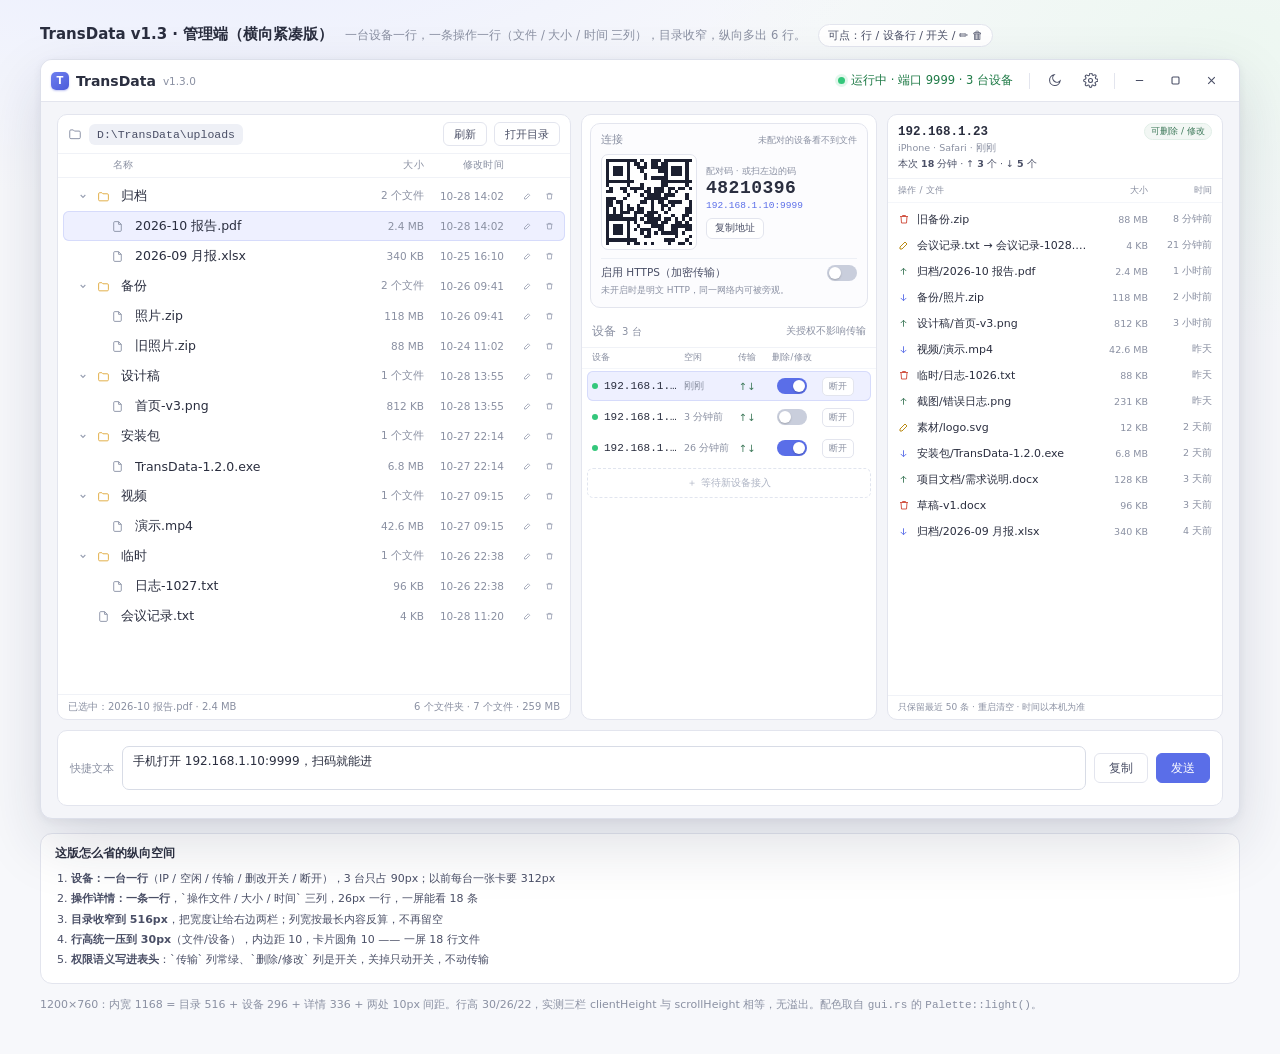
==== mockups/desktop-v1.3.html @ 137f2a3d "chore: v1.3.0 基线 —— 版本号、v1.3 计划与样图" ====
<!DOCTYPE html>
<html lang="zh-CN">
<head>
<meta charset="utf-8">
<title>TransData v1.3 管理端样图（横向紧凑版）</title>
<style>
  :root{
    --bg:#F4F5F9; --surface:#FFFFFF; --card-border:#E3E5EE;
    --fg:#2A2E3F; --muted:#8A90A2; --accent:#5A6EE8;
    --green:#1E7A46; --green-dot:#34C77B;
    --soft-bg:#EEF0F6; --soft-fg:#4A4F66;
    --input-border:#D8DCE6; --hover:#E9EBF2; --danger:#E5332E;
    --sel:#EEF0FF;
    --shadow:0 24px 60px rgba(30,36,64,.15), 0 2px 8px rgba(30,36,64,.06);
  }
  *{box-sizing:border-box}
  html,body{margin:0;padding:0}
  body{
    background:
      radial-gradient(1200px 560px at 14% -14%, #E8ECFF 0%, transparent 62%),
      radial-gradient(900px 520px at 96% 4%, #EDF7F1 0%, transparent 58%),
      #F7F8FB;
    font-family:"Segoe UI","Microsoft YaHei",system-ui,-apple-system,sans-serif;
    color:var(--fg);-webkit-font-smoothing:antialiased;padding:24px 22px 40px;
  }
  .page-head{max-width:1200px;margin:0 auto 12px;display:flex;align-items:baseline;gap:12px;flex-wrap:wrap}
  .page-head h1{font-size:15px;margin:0;font-weight:650}
  .page-head p{margin:0;font-size:11.5px;color:var(--muted)}
  .pill-tip{font-size:11px;padding:3px 9px;border-radius:999px;background:#fff;border:1px solid var(--card-border);color:var(--soft-fg)}
  .stage{max-width:1200px;margin:0 auto}
  svg{display:block}

  /* ---------- 窗口 ---------- */
  .win{
    width:1200px;height:760px;background:var(--bg);border-radius:12px;overflow:hidden;
    box-shadow:var(--shadow);border:1px solid #DDE0EA;display:flex;flex-direction:column;position:relative;
  }
  .titlebar{
    height:42px;flex:0 0 42px;background:var(--surface);border-bottom:1px solid var(--card-border);
    display:flex;align-items:center;padding:0 10px;gap:10px;user-select:none;
  }
  .tb-left{display:flex;align-items:center;gap:7px}
  .app-icon{
    width:18px;height:18px;border-radius:5px;background:linear-gradient(140deg,#6D7FF0,#4C5BD9);
    display:flex;align-items:center;justify-content:center;color:#fff;font-size:10px;font-weight:700;
    box-shadow:0 1px 2px rgba(76,91,217,.35);
  }
  .app-name{font-size:14px;font-weight:600}
  .ver{font-size:10.5px;color:var(--muted)}
  .tb-spacer{flex:1}
  .tb-status{display:flex;align-items:center;gap:6px;font-size:11.5px;color:var(--green);white-space:nowrap}
  .tb-status .dot{width:7px;height:7px;border-radius:50%;background:var(--green-dot);box-shadow:0 0 0 3px rgba(52,199,123,.14)}
  .tb-btns{display:flex;align-items:center}
  .tbtn{width:36px;height:40px;display:flex;align-items:center;justify-content:center;border:0;background:transparent;color:var(--soft-fg);cursor:default}
  .tbtn:hover{background:var(--hover)}
  .tbtn.close:hover{background:var(--danger);color:#fff}
  .tb-btns .sep{width:1px;height:16px;background:var(--card-border);margin:0 6px}

  .body{flex:1;min-height:0;padding:12px 16px;display:flex;flex-direction:column}
  .main{flex:1;min-height:0;display:flex;gap:10px}
  .card{background:var(--surface);border:1px solid var(--card-border);border-radius:10px}
  .label{font-size:11.5px;color:var(--muted)}
  .grow{flex:1}
  .btn{
    border:1px solid var(--card-border);background:#fff;color:var(--soft-fg);font:inherit;
    font-size:11px;height:24px;padding:0 10px;border-radius:6px;cursor:pointer;white-space:nowrap;
  }
  .btn:hover{background:var(--hover)}
  .btn.primary{background:var(--accent);border-color:var(--accent);color:#fff}

  /* ---------- 左：目录 ---------- */
  .files{flex:1;min-width:0;display:flex;flex-direction:column;overflow:hidden}
  .toolbar{display:flex;align-items:center;gap:7px;padding:7px 10px;border-bottom:1px solid #F0F2F7;flex:0 0 auto}
  .toolbar .path{
    font-family:Consolas,"Cascadia Mono",monospace;font-size:11.5px;color:var(--soft-fg);
    background:var(--soft-bg);border-radius:6px;padding:4px 8px;max-width:290px;
    overflow:hidden;text-overflow:ellipsis;white-space:nowrap;
  }
  .toolbar .folder{color:#8B92A6}
  .cols{display:flex;align-items:center;gap:8px;padding:5px 10px;border-bottom:1px solid #F0F2F7;flex:0 0 auto}
  .cols span{font-size:9.5px;color:var(--muted);letter-spacing:.3px}
  .flist{flex:1;min-height:0;overflow:auto;padding:3px 5px 5px}
  .frow{display:flex;align-items:center;gap:8px;height:30px;padding:0 5px;border-radius:6px;cursor:default}
  .frow:hover{background:#F7F8FD}
  .frow.sel{background:var(--sel);box-shadow:inset 0 0 0 1px #D6DBFB}
  .frow .indent{flex:0 0 auto}
  .frow .tw{width:13px;flex:0 0 13px;color:#9AA1B4;display:flex;align-items:center;justify-content:center}
  .frow .ic{width:16px;flex:0 0 16px;color:#8B92A6}
  .frow.dir .ic{color:#E0A93B}
  .frow .nm{flex:1;min-width:0;font-size:12.5px;white-space:nowrap;overflow:hidden;text-overflow:ellipsis}
  .frow .sz{width:58px;flex:0 0 58px;text-align:right;font-size:10.5px;color:var(--muted);font-variant-numeric:tabular-nums}
  .frow .tm{width:72px;flex:0 0 72px;text-align:right;font-size:10.5px;color:var(--muted);font-variant-numeric:tabular-nums}
  .frow .ops{width:48px;flex:0 0 48px;display:flex;justify-content:flex-end;gap:1px}
  .ib{width:21px;height:21px;border:0;background:transparent;border-radius:5px;display:flex;align-items:center;justify-content:center;color:#8B92A6;cursor:pointer}
  .ib:hover{background:var(--hover);color:var(--accent)}
  .ib.del:hover{background:#FEF3F2;color:var(--danger)}
  .nm-input{
    flex:1;min-width:0;font:inherit;font-size:12.5px;color:var(--fg);
    border:1px solid var(--accent);border-radius:5px;padding:1px 5px;outline:none;
    box-shadow:0 0 0 3px rgba(90,110,232,.14);background:#fff;
  }
  .statusbar{
    flex:0 0 auto;display:flex;align-items:center;gap:10px;padding:5px 10px;
    border-top:1px solid #F0F2F7;font-size:10px;color:var(--muted);
  }
  .empty{font-size:12px;color:var(--muted);text-align:center;padding:36px 0}

  /* ---------- 中：设备 ---------- */
  .devices{flex:0 0 296px;width:296px;display:flex;flex-direction:column;overflow:hidden}
  .pane-h{display:flex;align-items:center;gap:6px;padding:8px 10px;flex:0 0 auto;border-bottom:1px solid #F0F2F7}
  .pane-h .cnt{font-size:10px;color:var(--muted)}
  .pane-h .hint{font-size:9.5px;color:var(--muted)}
  .dhead{
    display:flex;align-items:center;gap:6px;padding:4px 10px;flex:0 0 auto;
    font-size:8.5px;color:var(--muted);letter-spacing:.2px;border-bottom:1px solid #F4F6FA;
  }
  .dlist{flex:1;min-height:0;overflow:auto;padding:2px 5px;display:flex;flex-direction:column;gap:1px}
  .drow{
    display:flex;align-items:center;gap:6px;height:30px;padding:0 5px;border-radius:6px;cursor:pointer;
  }
  .drow:hover{background:#F7F8FD}
  .drow.sel{background:var(--sel);box-shadow:inset 0 0 0 1px #D6DBFB}
  .drow .dot{width:6px;height:6px;flex:0 0 6px;border-radius:50%;background:var(--green-dot)}
  .drow .ip{width:74px;flex:0 0 74px;font-family:Consolas,"Cascadia Mono",monospace;font-size:11px;overflow:hidden;text-overflow:ellipsis;white-space:nowrap}
  .drow .idle{width:42px;flex:0 0 42px;font-size:9.5px;color:var(--muted);white-space:nowrap}
  .drow .io{width:30px;flex:0 0 30px;font-size:10px;color:#3F7A5B;text-align:center;white-space:nowrap}
  .drow .perm{width:48px;flex:0 0 48px;display:flex;justify-content:center}
  .drow .kick{
    width:32px;flex:0 0 32px;height:19px;border-radius:5px;border:1px solid var(--card-border);
    background:#fff;color:var(--muted);font:inherit;font-size:9px;cursor:pointer;
  }
  .drow .kick:hover{color:var(--danger);border-color:#F3C9C7;background:#FEF6F5}
  .ghost{
    display:flex;align-items:center;justify-content:center;height:30px;margin:4px 0 0;
    border:1px dashed #E1E5EF;border-radius:6px;font-size:10px;color:#AEB4C4;
  }
  .conn{flex:0 0 auto;margin:8px;padding:9px 10px 10px;border:1px solid var(--card-border);border-radius:10px;background:#FCFCFE}
  .conn-h{display:flex;align-items:center;gap:6px;margin-bottom:7px}
  .conn-h .hint{font-size:9px;color:var(--muted)}
  .conn-row{display:flex;align-items:center;gap:9px}
  .conn .qr{background:#fff;border:1px solid var(--card-border);border-radius:7px;padding:4px;flex:0 0 auto}
  .conn .qr svg{width:86px;height:86px}
  .conn-info{min-width:0;flex:1}
  .conn-info .k{font-size:9px;color:var(--muted)}
  .conn-info .v{font-size:18px;font-weight:600;font-family:Consolas,"Cascadia Mono",monospace;letter-spacing:.5px;line-height:1.2}
  .conn-info .u{font-family:Consolas,monospace;font-size:9.5px;color:var(--accent);margin:1px 0 5px;overflow:hidden;text-overflow:ellipsis;white-space:nowrap}
  .conn-div{height:1px;background:#EDF0F6;margin:8px 0 6px}
  .https-row{display:flex;align-items:center;gap:8px}
  .https-row .t{font-size:10.5px;color:var(--soft-fg);flex:1;white-space:nowrap}
  .hint2{font-size:9px;color:var(--muted);margin-top:3px;line-height:1.45}
  .fp{font-size:9px;color:var(--soft-fg);margin-top:2px}
  .fp span{font-family:Consolas,monospace;color:var(--muted)}

  .switch{position:relative;width:30px;height:16px;flex:0 0 auto;cursor:pointer}
  .switch input{position:absolute;opacity:0;width:100%;height:100%;margin:0;cursor:pointer}
  .switch .track{position:absolute;inset:0;border-radius:999px;background:#C9CEDC;transition:background .16s}
  .switch .knob{position:absolute;top:2px;left:2px;width:12px;height:12px;border-radius:50%;background:#fff;transition:left .16s;box-shadow:0 1px 2px rgba(0,0,0,.2)}
  .switch input:checked + .track{background:var(--accent)}
  .switch input:checked + .track + .knob{left:16px}

  /* ---------- 右：设备详情 ---------- */
  .detail{flex:0 0 336px;width:336px;display:flex;flex-direction:column;overflow:hidden}
  .d-top{padding:8px 10px 7px;border-bottom:1px solid #F0F2F7;flex:0 0 auto}
  .d-top .l1{display:flex;align-items:center;gap:7px}
  .d-top .ip{font-family:Consolas,"Cascadia Mono",monospace;font-size:12.5px;font-weight:600}
  .d-flag{font-size:9px;padding:1px 6px;border-radius:999px;background:#F2F7F4;color:#3F7A5B;border:1px solid #E1EEE7;white-space:nowrap}
  .d-flag.off{background:#FFFAEB;color:#B54708;border-color:#FDE7C3}
  .d-top .l2{font-size:9.5px;color:var(--muted);margin-top:2px;white-space:nowrap;overflow:hidden;text-overflow:ellipsis}
  .d-top .l3{font-size:9.5px;color:var(--soft-fg);margin-top:3px;font-variant-numeric:tabular-nums}
  .d-top .l3 b{font-weight:600}
  .ohead{
    display:flex;align-items:center;gap:6px;padding:5px 10px;flex:0 0 auto;
    border-bottom:1px solid #F4F6FA;font-size:9px;color:var(--muted);letter-spacing:.2px;
  }
  .ohead .c1{flex:1}
  .ohead .c2{width:52px;text-align:right}
  .ohead .c3{width:58px;text-align:right}
  .olist{flex:1;min-height:0;overflow:auto;padding:3px 5px}
  .op{display:flex;align-items:center;gap:6px;height:26px;padding:0 5px;border-radius:5px}
  .op:hover{background:#F8F9FD}
  .op .k{width:13px;flex:0 0 13px}
  .op .k.up{color:#3F7A5B}
  .op .k.dn{color:#5A6EE8}
  .op .k.del{color:#D0503F}
  .op .k.ren{color:#B8860B}
  .op .n{flex:1;min-width:0;font-size:11px;white-space:nowrap;overflow:hidden;text-overflow:ellipsis}
  .op .s{width:52px;flex:0 0 52px;text-align:right;font-size:9.5px;color:var(--muted);font-variant-numeric:tabular-nums}
  .op .t{width:58px;flex:0 0 58px;text-align:right;font-size:9.5px;color:var(--muted);font-variant-numeric:tabular-nums}
  .d-empty{font-size:11px;color:var(--muted);padding:24px 0;text-align:center}
  .d-foot{flex:0 0 auto;border-top:1px solid #F0F2F7;padding:5px 10px;font-size:9px;color:var(--muted)}

  /* ---------- 便签条 ---------- */
  .notebar{flex:0 0 auto;height:76px;margin-top:10px;display:flex;align-items:center;gap:8px;padding:0 12px}
  .notebar .k{font-size:11px;color:var(--muted);white-space:nowrap}
  .notebar textarea{
    flex:1;height:44px;resize:none;border:1px solid var(--input-border);border-radius:7px;padding:6px 10px;
    font:inherit;font-size:12px;line-height:1.45;color:var(--fg);outline:none;background:#fff;
  }
  .notebar textarea:focus{border-color:var(--accent);box-shadow:0 0 0 3px rgba(90,110,232,.12)}
  .notebar .btn{height:30px;padding:0 14px;font-size:11.5px}

  /* ---------- 浮层 ---------- */
  .toast{
    position:absolute;left:50%;bottom:64px;transform:translate(-50%,10px);
    background:#2A2E3F;color:#fff;font-size:11.5px;padding:7px 14px;border-radius:8px;
    opacity:0;pointer-events:none;transition:all .2s;box-shadow:0 8px 20px rgba(20,24,40,.22);z-index:40;
  }
  .toast.show{opacity:1;transform:translate(-50%,0)}
  .scrim{position:absolute;inset:0;background:rgba(24,28,44,.26);display:none;align-items:center;justify-content:center;z-index:30;border-radius:12px}
  .scrim.show{display:flex}
  .dlg{width:352px;background:#fff;border-radius:12px;padding:16px;box-shadow:0 24px 60px rgba(20,24,40,.28)}
  .dlg h3{margin:0 0 8px;font-size:13px;font-weight:600}
  .dlg p{margin:0;font-size:12px;color:var(--soft-fg);line-height:1.6;word-break:break-all}
  .dlg .mono{font-family:Consolas,"Cascadia Mono",monospace;color:var(--fg)}
  .dlg .warn{margin-top:8px;font-size:10.5px;color:#B54708;background:#FFFAEB;border:1px solid #FDE7C3;border-radius:7px;padding:6px 8px;line-height:1.5}
  .dlg-actions{display:flex;justify-content:flex-end;gap:8px;margin-top:14px}
  .btn.danger{background:var(--danger);border-color:var(--danger);color:#fff}

  .legend{background:#fff;border:1px solid var(--card-border);border-radius:12px;padding:12px 14px;margin-top:14px}
  .legend h4{margin:0 0 8px;font-size:11.5px;font-weight:600}
  .legend ol{margin:0;padding-left:16px;font-size:11px;color:var(--soft-fg);line-height:1.85}
  .legend code{font-family:Consolas,monospace;font-size:10.5px;background:var(--soft-bg);padding:1px 4px;border-radius:4px}
  .foot-note{max-width:1200px;margin:12px auto 0;font-size:11px;color:var(--muted);line-height:1.7}
</style>
</head>
<body>

<div class="page-head">
  <h1>TransData v1.3 · 管理端（横向紧凑版）</h1>
  <p>一台设备一行，一条操作一行（文件 / 大小 / 时间 三列），目录收窄，纵向多出 6 行。</p>
  <span class="pill-tip">可点：行 / 设备行 / 开关 / ✏ 🗑</span>
</div>

<div class="stage">
  <div class="win" id="win">
    <div class="titlebar">
      <div class="tb-left">
        <div class="app-icon">T</div>
        <span class="app-name">TransData</span>
        <span class="ver">v1.3.0</span>
      </div>
      <div class="tb-spacer"></div>
      <div class="tb-status"><span class="dot"></span>运行中 · 端口 9999 · 3 台设备</div>
      <div class="tb-btns">
        <div class="sep"></div>
        <button class="tbtn" title="主题"><svg width="15" height="15" viewBox="0 0 24 24" fill="none" stroke="currentColor" stroke-width="1.7"><path d="M21 12.8A8.5 8.5 0 1 1 11.2 3a6.6 6.6 0 0 0 9.8 9.8Z"/></svg></button>
        <button class="tbtn" title="设置"><svg width="15" height="15" viewBox="0 0 24 24" fill="none" stroke="currentColor" stroke-width="1.7"><circle cx="12" cy="12" r="3.2"/><path d="M19.4 15a1.7 1.7 0 0 0 .34 1.87l.06.06a2 2 0 1 1-2.83 2.83l-.06-.06a1.7 1.7 0 0 0-1.87-.34 1.7 1.7 0 0 0-1 1.55V21a2 2 0 1 1-4 0v-.11a1.7 1.7 0 0 0-1.11-1.55 1.7 1.7 0 0 0-1.87.34l-.06.06a2 2 0 1 1-2.83-2.83l.06-.06a1.7 1.7 0 0 0 .34-1.87 1.7 1.7 0 0 0-1.55-1H3a2 2 0 1 1 0-4h.11A1.7 1.7 0 0 0 4.66 8.6a1.7 1.7 0 0 0-.34-1.87l-.06-.06a2 2 0 1 1 2.83-2.83l.06.06A1.7 1.7 0 0 0 9 4.24h.05A1.7 1.7 0 0 0 10.6 2.7V2a2 2 0 1 1 4 0v.11a1.7 1.7 0 0 0 1 1.55 1.7 1.7 0 0 0 1.87-.34l.06-.06a2 2 0 1 1 2.83 2.83l-.06.06a1.7 1.7 0 0 0-.34 1.87V8.6a1.7 1.7 0 0 0 1.55 1H22a2 2 0 1 1 0 4h-.11a1.7 1.7 0 0 0-1.49 1Z"/></svg></button>
        <div class="sep"></div>
        <button class="tbtn" title="最小化"><svg width="11" height="11" viewBox="0 0 12 12" stroke="currentColor" stroke-width="1.2"><path d="M2 6h8"/></svg></button>
        <button class="tbtn" title="最大化"><svg width="11" height="11" viewBox="0 0 12 12" fill="none" stroke="currentColor" stroke-width="1.2"><rect x="2.2" y="2.2" width="7.6" height="7.6" rx="1"/></svg></button>
        <button class="tbtn close" title="关闭"><svg width="11" height="11" viewBox="0 0 12 12" stroke="currentColor" stroke-width="1.2"><path d="M2.4 2.4l7.2 7.2M9.6 2.4L2.4 9.6"/></svg></button>
      </div>
    </div>

    <div class="body">
      <div class="main">

        <!-- ===== 左：目录 ===== -->
        <section class="card files">
          <div class="toolbar">
            <span class="folder">
              <svg width="14" height="14" viewBox="0 0 24 24" fill="none" stroke="currentColor" stroke-width="1.7"><path d="M3 7a2 2 0 0 1 2-2h4l2 2h8a2 2 0 0 1 2 2v9a2 2 0 0 1-2 2H5a2 2 0 0 1-2-2Z"/></svg>
            </span>
            <span class="path">D:\TransData\uploads</span>
            <span class="grow"></span>
            <span id="loading" style="font-size:9.5px;color:var(--muted);display:none">读取中…</span>
            <button class="btn" id="btnRefresh">刷新</button>
            <button class="btn" id="btnOpen">打开目录</button>
          </div>
          <div class="cols">
            <span style="width:13px"></span>
            <span style="width:16px"></span>
            <span style="flex:1">名称</span>
            <span style="width:58px;text-align:right">大小</span>
            <span style="width:72px;text-align:right">修改时间</span>
            <span style="width:48px"></span>
          </div>
          <div class="flist" id="list"></div>
          <div class="statusbar">
            <span id="selInfo">未选中项目</span>
            <span class="grow"></span>
            <span id="sumInfo">6 个文件夹 · 7 个文件 · 259 MB</span>
          </div>
        </section>

        <!-- ===== 中：设备（一台一行） ===== -->
        <section class="card devices">
          <div class="conn">
            <div class="conn-h">
              <span class="label" style="font-size:10.5px">连接</span>
              <span class="grow"></span>
              <span class="hint">未配对的设备看不到文件</span>
            </div>
            <div class="conn-row">
              <div class="qr" id="qr"></div>
              <div class="conn-info">
                <div class="k">配对码 · 或扫左边的码</div>
                <div class="v">48210396</div>
                <div class="u">192.168.1.10:9999</div>
                <button class="btn" style="height:21px;font-size:9.5px;padding:0 8px">复制地址</button>
              </div>
            </div>
            <div class="conn-div"></div>
            <div class="https-row">
              <span class="t">启用 HTTPS（加密传输）</span>
              <label class="switch"><input type="checkbox" id="tlsSwitch"><span class="track"></span><span class="knob"></span></label>
            </div>
            <div class="hint2" id="tlsHint">未开启时是明文 HTTP，同一网络内可被旁观。</div>
            <div class="fp" id="tlsFp" style="display:none">证书指纹 <span>7C:3A:91:0E:4B:22:D8:55</span></div>
          </div>
          <div class="pane-h">
            <span class="label">设备</span>
            <span class="cnt" id="devCount">3 台</span>
            <span class="grow"></span>
            <span class="hint">关授权不影响传输</span>
          </div>
          <div class="dhead">
            <span style="width:86px">设备</span>
            <span style="width:42px">空闲</span>
            <span style="width:30px;text-align:center">传输</span>
            <span style="width:48px;text-align:center">删除/修改</span>
            <span style="width:32px"></span>
          </div>
          <div class="dlist" id="devList"></div>
        </section>

        <!-- ===== 右：该设备操作详情（一条一行） ===== -->
        <section class="card detail">
          <div class="d-top">
            <div class="l1">
              <span class="ip" id="dIp">192.168.1.23</span>
              <span class="grow"></span>
              <span class="d-flag" id="dFlag">可删改</span>
            </div>
            <div class="l2" id="dSub">iPhone · Safari · 刚刚活跃</div>
            <div class="l3" id="dStat">本次 18 分钟 · ↑ 3 个 · ↓ 5 个</div>
          </div>
          <div class="ohead">
            <span class="c1">操作 / 文件</span>
            <span class="c2">大小</span>
            <span class="c3">时间</span>
          </div>
          <div class="olist" id="dBody"></div>
          <div class="d-foot">只保留最近 50 条 · 重启清空 · 时间以本机为准</div>
        </section>

      </div>

      <div class="card notebar">
        <span class="k">快捷文本</span>
        <textarea>手机打开 192.168.1.10:9999，扫码就能进</textarea>
        <button class="btn">复制</button>
        <button class="btn primary">发送</button>
      </div>
    </div>

    <div class="scrim" id="scrim">
      <div class="dlg">
        <h3 id="dlgTitle">删除？</h3>
        <p><span class="mono" id="dlgName">归档/2026-10 报告.pdf</span></p>
        <div class="warn" id="dlgWarn">不可撤销。删除后配额立即归还，正在读它的设备会中断。</div>
        <div class="dlg-actions">
          <button class="btn" style="height:28px;padding:0 14px;font-size:12px" id="dlgCancel">取消</button>
          <button class="btn danger" style="height:28px;padding:0 14px;font-size:12px" id="dlgOk">删除</button>
        </div>
      </div>
    </div>

    <div class="toast" id="toast">已删除</div>
  </div>

  <div class="legend">
    <h4>这版怎么省的纵向空间</h4>
    <ol>
      <li><b>设备：一台一行</b>（IP / 空闲 / 传输 / 删改开关 / 断开），3 台只占 90px；以前每台一张卡要 312px</li>
      <li><b>操作详情：一条一行</b>，`操作文件 / 大小 / 时间` 三列，26px 一行，一屏能看 18 条</li>
      <li><b>目录收窄到 516px</b>，把宽度让给右边两栏；列宽按最长内容反算，不再留空</li>
      <li><b>行高统一压到 30px</b>（文件/设备），内边距 10，卡片圆角 10 —— 一屏 18 行文件</li>
      <li><b>权限语义写进表头</b>：`传输` 列常绿、`删除/修改` 列是开关，关掉只动开关，不动传输</li>
    </ol>
  </div>
</div>

<p class="foot-note">
  1200×760：内宽 1168 = 目录 516 + 设备 296 + 详情 336 + 两处 10px 间距。行高 30/26/22，实测三栏
  clientHeight 与 scrollHeight 相等，无溢出。配色取自 <code>gui.rs</code> 的 <code>Palette::light()</code>。
</p>

<script>
(function () {
  /* 假二维码 */
  var qr = document.getElementById('qr'), n = 25, cells = '', seed = 11;
  function rnd() { seed = (seed * 1103515245 + 12345) & 0x7fffffff; return seed / 0x7fffffff; }
  function inFinder(x, y) { return (x < 8 && y < 8) || (x > n - 9 && y < 8) || (x < 8 && y > n - 9); }
  for (var y = 0; y < n; y++) {
    for (var x = 0; x < n; x++) {
      var on;
      if (inFinder(x, y)) {
        var fx = x < 8 ? x : x - (n - 8), fy = y < 8 ? y : y - (n - 8);
        on = (fx === 0 || fx === 6 || fy === 0 || fy === 6) || (fx >= 2 && fx <= 4 && fy >= 2 && fy <= 4);
      } else { on = rnd() > 0.52; }
      if (on) cells += '<rect x="' + x + '" y="' + y + '" width="1" height="1"/>';
    }
  }
  qr.innerHTML = '<svg viewBox="0 0 ' + n + ' ' + n + '" shape-rendering="crispEdges" fill="#1c2030">' + cells + '</svg>';

  var I = {
    file: '<svg width="13" height="13" viewBox="0 0 24 24" fill="none" stroke="currentColor" stroke-width="1.7"><path d="M14 3H7a2 2 0 0 0-2 2v14a2 2 0 0 0 2 2h10a2 2 0 0 0 2-2V8Z"/><path d="M14 3v5h5"/></svg>',
    dir: '<svg width="13" height="13" viewBox="0 0 24 24" fill="none" stroke="currentColor" stroke-width="1.7"><path d="M3 7a2 2 0 0 1 2-2h4l2 2h8a2 2 0 0 1 2 2v9a2 2 0 0 1-2 2H5a2 2 0 0 1-2-2Z"/></svg>',
    chev: '<svg width="8" height="8" viewBox="0 0 12 12" fill="none" stroke="currentColor" stroke-width="1.7"><path d="M4.5 2.5 8 6l-3.5 3.5"/></svg>',
    pencil: '<svg width="12" height="12" viewBox="0 0 24 24" fill="none" stroke="currentColor" stroke-width="1.9"><path d="M4 20h4l10-10-4-4L4 16Z"/></svg>',
    trash: '<svg width="12" height="12" viewBox="0 0 24 24" fill="none" stroke="currentColor" stroke-width="1.9"><path d="M4 7h16M9 7V5h6v2M6 7l1 13h10l1-13"/></svg>',
    up: '<svg width="11" height="11" viewBox="0 0 24 24" fill="none" stroke="currentColor" stroke-width="2"><path d="M12 19V5M6 11l6-6 6 6"/></svg>',
    dn: '<svg width="11" height="11" viewBox="0 0 24 24" fill="none" stroke="currentColor" stroke-width="2"><path d="M12 5v14M6 13l6 6 6-6"/></svg>'
  };

  /* 目录数据 */
  var rows = [
    { id: 'd1', type: 'dir', name: '归档', depth: 0, size: '2 个文件', tm: '10-28 14:02', open: true },
    { id: 'f1', type: 'file', name: '2026-10 报告.pdf', depth: 1, size: '2.4 MB', tm: '10-28 14:02' },
    { id: 'f2', type: 'file', name: '2026-09 月报.xlsx', depth: 1, size: '340 KB', tm: '10-25 16:10' },
    { id: 'd2', type: 'dir', name: '备份', depth: 0, size: '2 个文件', tm: '10-26 09:41', open: true },
    { id: 'f3', type: 'file', name: '照片.zip', depth: 1, size: '118 MB', tm: '10-26 09:41' },
    { id: 'f4', type: 'file', name: '旧照片.zip', depth: 1, size: '88 MB', tm: '10-24 11:02' },
    { id: 'd3', type: 'dir', name: '设计稿', depth: 0, size: '1 个文件', tm: '10-28 13:55', open: true },
    { id: 'f5', type: 'file', name: '首页-v3.png', depth: 1, size: '812 KB', tm: '10-28 13:55' },
    { id: 'd4', type: 'dir', name: '安装包', depth: 0, size: '1 个文件', tm: '10-27 22:14', open: true },
    { id: 'f6', type: 'file', name: 'TransData-1.2.0.exe', depth: 1, size: '6.8 MB', tm: '10-27 22:14' },
    { id: 'd5', type: 'dir', name: '视频', depth: 0, size: '1 个文件', tm: '10-27 09:15', open: true },
    { id: 'f7', type: 'file', name: '演示.mp4', depth: 1, size: '42.6 MB', tm: '10-27 09:15' },
    { id: 'd6', type: 'dir', name: '临时', depth: 0, size: '1 个文件', tm: '10-26 22:38', open: true },
    { id: 'f8', type: 'file', name: '日志-1027.txt', depth: 1, size: '96 KB', tm: '10-26 22:38' },
    { id: 'f9', type: 'file', name: '会议记录.txt', depth: 0, size: '4 KB', tm: '10-28 11:20' }
  ];
  var selId = 'f1';
  var list = document.getElementById('list');
  function esc(s) { return s.replace(/&/g, '&amp;').replace(/</g, '&lt;').replace(/>/g, '&gt;'); }
  function visibleRows() {
    var out = [], hidden = 0;
    rows.forEach(function (r) {
      if (r.depth > 0) { if (hidden > 0) return; }
      if (r.type === 'dir') hidden = r.open ? 0 : 1;
      out.push(r);
    });
    return out;
  }
  function render() {
    list.innerHTML = visibleRows().map(function (r) {
      var isDir = r.type === 'dir';
      return '<div class="frow' + (isDir ? ' dir' : '') + (r.id === selId ? ' sel' : '') + '" data-id="' + r.id + '">'
        + '<span class="indent" style="width:' + (r.depth * 14) + 'px"></span>'
        + '<span class="tw">' + (isDir ? (r.open ? '<span style="transform:rotate(90deg)">' + I.chev + '</span>' : I.chev) : '') + '</span>'
        + '<span class="ic">' + (isDir ? I.dir : I.file) + '</span>'
        + '<span class="nm">' + esc(r.name) + '</span>'
        + '<span class="sz">' + r.size + '</span>'
        + '<span class="tm">' + r.tm + '</span>'
        + '<span class="ops">'
        + '<button class="ib" data-act="rename" title="重命名">' + I.pencil + '</button>'
        + '<button class="ib del" data-act="del" title="删除">' + I.trash + '</button>'
        + '</span></div>';
    }).join('');
  }
  function findRow(id) { for (var i = 0; i < rows.length; i++) if (rows[i].id === id) return rows[i]; return null; }

  list.addEventListener('click', function (e) {
    var row = e.target.closest('.frow'); if (!row) return;
    var r = findRow(row.dataset.id), btn = e.target.closest('button[data-act]');
    if (btn) { if (btn.dataset.act === 'del') openDelete(r); else startRename(row, r); return; }
    if (r.type === 'dir') r.open = !r.open;
    selId = r.id; render(); updateSel();
  });
  function updateSel() {
    var r = findRow(selId);
    document.getElementById('selInfo').textContent = r
      ? '已选中：' + r.name + (r.type === 'dir' ? '（文件夹）' : ' · ' + r.size) : '未选中项目';
  }
  function startRename(row, r) {
    var nm = row.querySelector('.nm'), old = r.name;
    var input = document.createElement('input');
    input.className = 'nm-input'; input.value = old;
    nm.replaceWith(input); input.focus();
    var dot = old.lastIndexOf('.');
    input.setSelectionRange(0, dot > 0 ? dot : old.length);
    var done = false;
    function commit() {
      if (done) return; done = true;
      var v = input.value.trim();
      if (v && v !== old) { r.name = v; toast('已改名：' + old + ' → ' + v); }
      render(); updateSel();
    }
    input.addEventListener('keydown', function (ev) {
      if (ev.key === 'Enter') commit();
      if (ev.key === 'Escape') { done = true; render(); }
    });
    input.addEventListener('blur', commit);
  }
  var pending = null;
  function openDelete(r) {
    pending = r;
    document.getElementById('dlgTitle').textContent = r.type === 'dir' ? '删除文件夹？' : '删除文件？';
    document.getElementById('dlgName').textContent = r.name;
    document.getElementById('dlgWarn').textContent = r.type === 'dir'
      ? '文件夹和里面的 ' + r.size.replace(' 个文件', '') + ' 个项目会一起删除，不可撤销。'
      : '不可撤销。删除后配额立即归还，正在读它的设备会中断。';
    document.getElementById('scrim').classList.add('show');
  }
  document.getElementById('dlgCancel').onclick = function () {
    document.getElementById('scrim').classList.remove('show'); pending = null;
  };
  document.getElementById('dlgOk').onclick = function () {
    if (pending) {
      var i = rows.indexOf(pending);
      if (i >= 0) rows.splice(i, 1);
      toast('已删除 ' + pending.name + '（配额已归还）');
      pending = null; render(); updateSel();
    }
    document.getElementById('scrim').classList.remove('show');
  };
  document.getElementById('scrim').addEventListener('click', function (e) {
    if (e.target.id === 'scrim') this.classList.remove('show');
  });

  /* 设备 */
  var devices = [
    { ip: '192.168.1.23', ua: 'iPhone · Safari', idle: '刚刚', allow: true, mins: 18, up: 3, down: 5,
      ops: [
        { k: 'del', n: '旧备份.zip', s: '88 MB', t: '8 分钟前' },
        { k: 'ren', n: '会议记录.txt → 会议记录-1028.txt', s: '4 KB', t: '21 分钟前' },
        { k: 'up', n: '归档/2026-10 报告.pdf', s: '2.4 MB', t: '1 小时前' },
        { k: 'dn', n: '备份/照片.zip', s: '118 MB', t: '2 小时前' },
        { k: 'up', n: '设计稿/首页-v3.png', s: '812 KB', t: '3 小时前' },
        { k: 'dn', n: '视频/演示.mp4', s: '42.6 MB', t: '昨天' },
        { k: 'del', n: '临时/日志-1026.txt', s: '88 KB', t: '昨天' },
        { k: 'up', n: '截图/错误日志.png', s: '231 KB', t: '昨天' },
        { k: 'ren', n: '素材/logo.svg', s: '12 KB', t: '2 天前' },
        { k: 'dn', n: '安装包/TransData-1.2.0.exe', s: '6.8 MB', t: '2 天前' },
        { k: 'up', n: '项目文档/需求说明.docx', s: '128 KB', t: '3 天前' },
        { k: 'del', n: '草稿-v1.docx', s: '96 KB', t: '3 天前' },
        { k: 'dn', n: '归档/2026-09 月报.xlsx', s: '340 KB', t: '4 天前' }
      ] },
    { ip: '192.168.1.57', ua: '小米笔记本 · Chrome', idle: '3 分钟前', allow: false, mins: 42, up: 6, down: 2,
      ops: [
        { k: 'up', n: '备份/照片.zip', s: '118 MB', t: '3 分钟前' },
        { k: 'dn', n: '视频/演示.mp4', s: '42.6 MB', t: '40 分钟前' },
        { k: 'up', n: '项目文档/需求说明.docx', s: '128 KB', t: '1 小时前' }
      ] },
    { ip: '192.168.1.88', ua: 'iPad · Safari', idle: '26 分钟前', allow: true, mins: 7, up: 1, down: 3,
      ops: [
        { k: 'dn', n: '安装包/TransData-1.2.0.exe', s: '6.8 MB', t: '26 分钟前' },
        { k: 'up', n: '截图/错误日志.png', s: '231 KB', t: '31 分钟前' }
      ] }
  ];
  var selIp = '192.168.1.23';
  var devList = document.getElementById('devList');

  function renderDevices() {
    devList.innerHTML = devices.map(function (d) {
      return '<div class="drow' + (d.ip === selIp ? ' sel' : '') + (d.allow ? '' : ' off') + '" data-ip="' + d.ip + '" title="' + d.ua + '">'
        + '<span class="dot"></span>'
        + '<span class="ip">' + d.ip + '</span>'
        + '<span class="idle">' + d.idle + '</span>'
        + '<span class="io" title="上传、下载可用（不受删除/修改授权影响）">↑↓</span>'
        + '<span class="perm"><label class="switch"><input type="checkbox" data-allow="1"' + (d.allow ? ' checked' : '')
        + '><span class="track"></span><span class="knob"></span></label></span>'
        + '<button class="kick" data-kick="1">断开</button>'
        + '</div>';
    }).join('') + '<div class="ghost">＋ 等待新设备接入</div>';
    document.getElementById('devCount').textContent = devices.length + ' 台';
  }

  devList.addEventListener('click', function (e) {
    var row = e.target.closest('.drow'); if (!row) return;
    var ip = row.dataset.ip;
    if (e.target.closest('[data-kick]')) {
      devices = devices.filter(function (x) { return x.ip !== ip; });
      if (selIp === ip) selIp = devices.length ? devices[0].ip : null;
      toast('已断开 ' + ip + '，对方需要重新配对');
      renderDevices(); renderDetail(); return;
    }
    if (e.target.closest('.switch')) return;
    selIp = ip; renderDevices(); renderDetail();
  });
  devList.addEventListener('change', function (e) {
    var box = e.target.closest('input[data-allow]'); if (!box) return;
    var ip = e.target.closest('.drow').dataset.ip;
    var d = devices.filter(function (x) { return x.ip === ip; })[0];
    d.allow = box.checked;
    toast(d.allow ? ip + '：已允许删除 / 修改' : ip + '：已禁止删除 / 修改（上传下载照旧）');
    renderDevices(); renderDetail();
  });

  function renderDetail() {
    var d = devices.filter(function (x) { return x.ip === selIp; })[0];
    if (!d) {
      document.getElementById('dIp').textContent = '没有设备';
      document.getElementById('dSub').textContent = '';
      document.getElementById('dStat').textContent = '';
      document.getElementById('dBody').innerHTML = '<div class="d-empty">点中间的设备看它的操作</div>';
      return;
    }
    document.getElementById('dIp').textContent = d.ip;
    document.getElementById('dSub').textContent = d.ua + ' · ' + d.idle;
    document.getElementById('dStat').innerHTML = '本次 <b>' + d.mins + '</b> 分钟 · ↑ <b>' + d.up + '</b> 个 · ↓ <b>' + d.down + '</b> 个';
    var flag = document.getElementById('dFlag');
    flag.textContent = d.allow ? '可删除 / 修改' : '禁止删除 / 修改';
    flag.className = 'd-flag' + (d.allow ? '' : ' off');
    document.getElementById('dBody').innerHTML = d.ops.map(function (o) {
      var icon = o.k === 'up' ? I.up : o.k === 'dn' ? I.dn : o.k === 'del' ? I.trash : I.pencil;
      return '<div class="op"><span class="k ' + o.k + '">' + icon + '</span>'
        + '<span class="n" title="' + esc(o.n) + '">' + esc(o.n) + '</span>'
        + '<span class="s">' + o.s + '</span><span class="t">' + o.t + '</span></div>';
    }).join('');
  }

  var tTimer;
  function toast(msg) {
    var t = document.getElementById('toast');
    t.textContent = msg; t.classList.add('show');
    clearTimeout(tTimer);
    tTimer = setTimeout(function () { t.classList.remove('show'); }, 2400);
  }
  document.getElementById('btnRefresh').onclick = function () {
    var l = document.getElementById('loading');
    l.style.display = 'inline';
    setTimeout(function () { l.style.display = 'none'; toast('目录已刷新'); }, 700);
  };

  var tls = document.getElementById('tlsSwitch'), tlsHint = document.getElementById('tlsHint');
  var tlsFp = document.getElementById('tlsFp');
  var addr = document.querySelector('.conn-info .u');
  tls.addEventListener('change', function () {
    tlsHint.textContent = tls.checked
      ? '手机首次打开会提示一次证书不受信任，点「继续前往」即可。'
      : '未开启时是明文 HTTP，同一网络内可被旁观。';
    tlsFp.style.display = tls.checked ? 'block' : 'none';
    addr.textContent = (tls.checked ? 'https://' : '') + '192.168.1.10:9999';
    toast(tls.checked ? '已启用 HTTPS，地址与二维码已更新' : '已关闭 HTTPS，回到明文 HTTP');
  });

  render(); updateSel(); renderDevices(); renderDetail();
})();
</script>
</body>
</html>
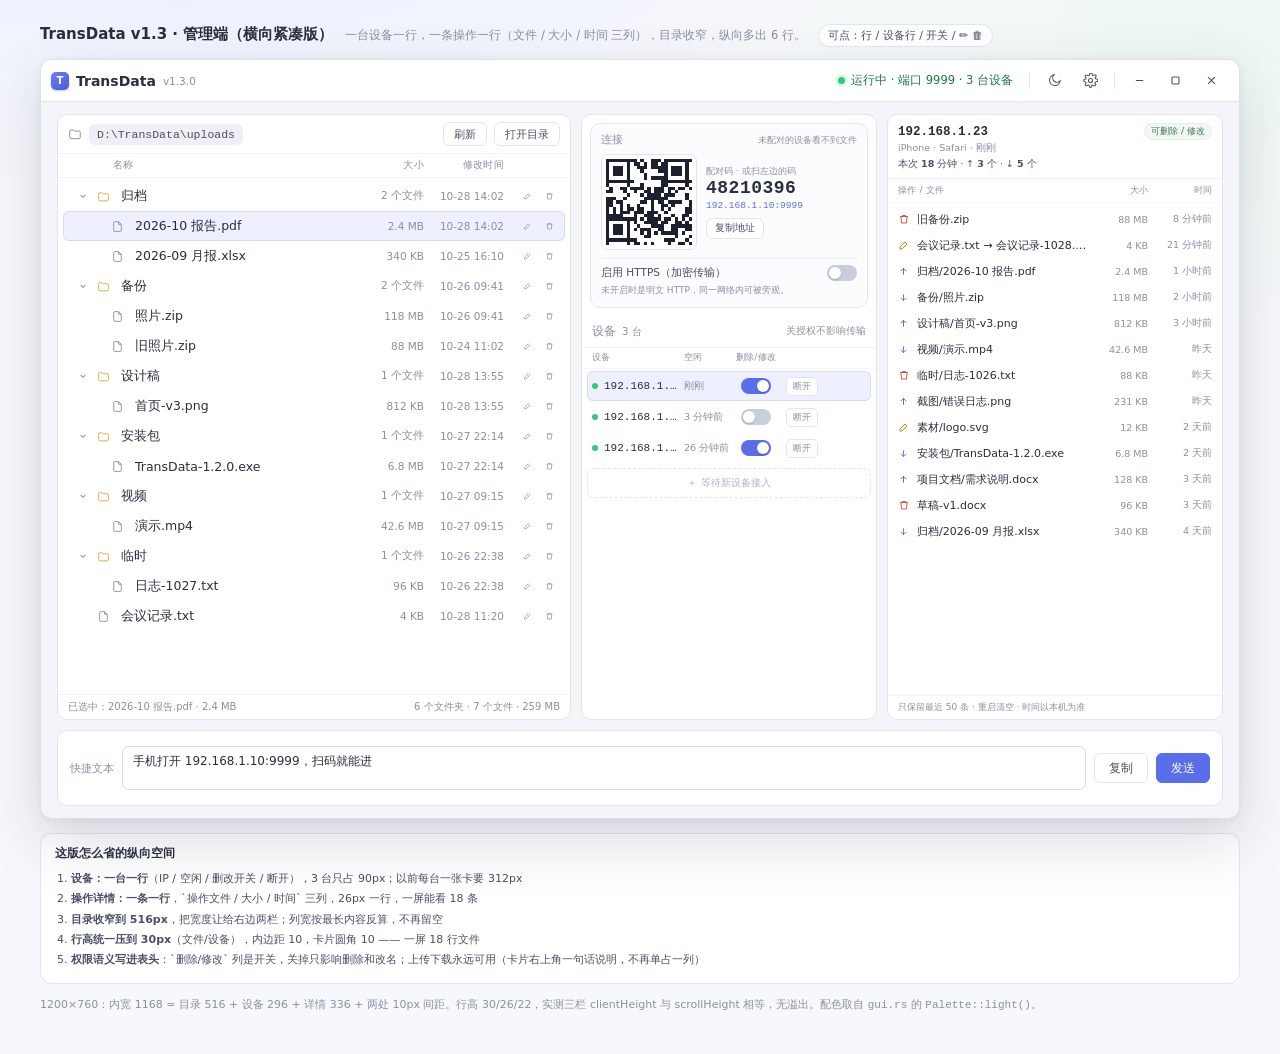
==== commit 51b691eb: "fix(gui): 设备表去掉从不变化的「传输」列 它是一枚恒亮的 ↑↓，不反映任何每台设备的状态、也不可点，同一个意思 卡片右上角「关授权不影响传输」已经写过一遍。去掉后空闲列直接贴到 开关左边，表" ====
--- a/mockups/desktop-v1.3.html
+++ b/mockups/desktop-v1.3.html
@@ -123,7 +123,6 @@
   .drow .dot{width:6px;height:6px;flex:0 0 6px;border-radius:50%;background:var(--green-dot)}
   .drow .ip{width:74px;flex:0 0 74px;font-family:Consolas,"Cascadia Mono",monospace;font-size:11px;overflow:hidden;text-overflow:ellipsis;white-space:nowrap}
   .drow .idle{width:42px;flex:0 0 42px;font-size:9.5px;color:var(--muted);white-space:nowrap}
-  .drow .io{width:30px;flex:0 0 30px;font-size:10px;color:#3F7A5B;text-align:center;white-space:nowrap}
   .drow .perm{width:48px;flex:0 0 48px;display:flex;justify-content:center}
   .drow .kick{
     width:32px;flex:0 0 32px;height:19px;border-radius:5px;border:1px solid var(--card-border);
@@ -317,7 +316,6 @@
           <div class="dhead">
             <span style="width:86px">设备</span>
             <span style="width:42px">空闲</span>
-            <span style="width:30px;text-align:center">传输</span>
             <span style="width:48px;text-align:center">删除/修改</span>
             <span style="width:32px"></span>
           </div>
@@ -372,11 +370,11 @@
   <div class="legend">
     <h4>这版怎么省的纵向空间</h4>
     <ol>
-      <li><b>设备：一台一行</b>（IP / 空闲 / 传输 / 删改开关 / 断开），3 台只占 90px；以前每台一张卡要 312px</li>
+      <li><b>设备：一台一行</b>（IP / 空闲 / 删改开关 / 断开），3 台只占 90px；以前每台一张卡要 312px</li>
       <li><b>操作详情：一条一行</b>，`操作文件 / 大小 / 时间` 三列，26px 一行，一屏能看 18 条</li>
       <li><b>目录收窄到 516px</b>，把宽度让给右边两栏；列宽按最长内容反算，不再留空</li>
       <li><b>行高统一压到 30px</b>（文件/设备），内边距 10，卡片圆角 10 —— 一屏 18 行文件</li>
-      <li><b>权限语义写进表头</b>：`传输` 列常绿、`删除/修改` 列是开关，关掉只动开关，不动传输</li>
+      <li><b>权限语义写进表头</b>：`删除/修改` 列是开关，关掉只影响删除和改名；上传下载永远可用（卡片右上角一句话说明，不再单占一列）</li>
     </ol>
   </div>
 </div>
@@ -559,7 +557,6 @@
         + '<span class="dot"></span>'
         + '<span class="ip">' + d.ip + '</span>'
         + '<span class="idle">' + d.idle + '</span>'
-        + '<span class="io" title="上传、下载可用（不受删除/修改授权影响）">↑↓</span>'
         + '<span class="perm"><label class="switch"><input type="checkbox" data-allow="1"' + (d.allow ? ' checked' : '')
         + '><span class="track"></span><span class="knob"></span></label></span>'
         + '<button class="kick" data-kick="1">断开</button>'
